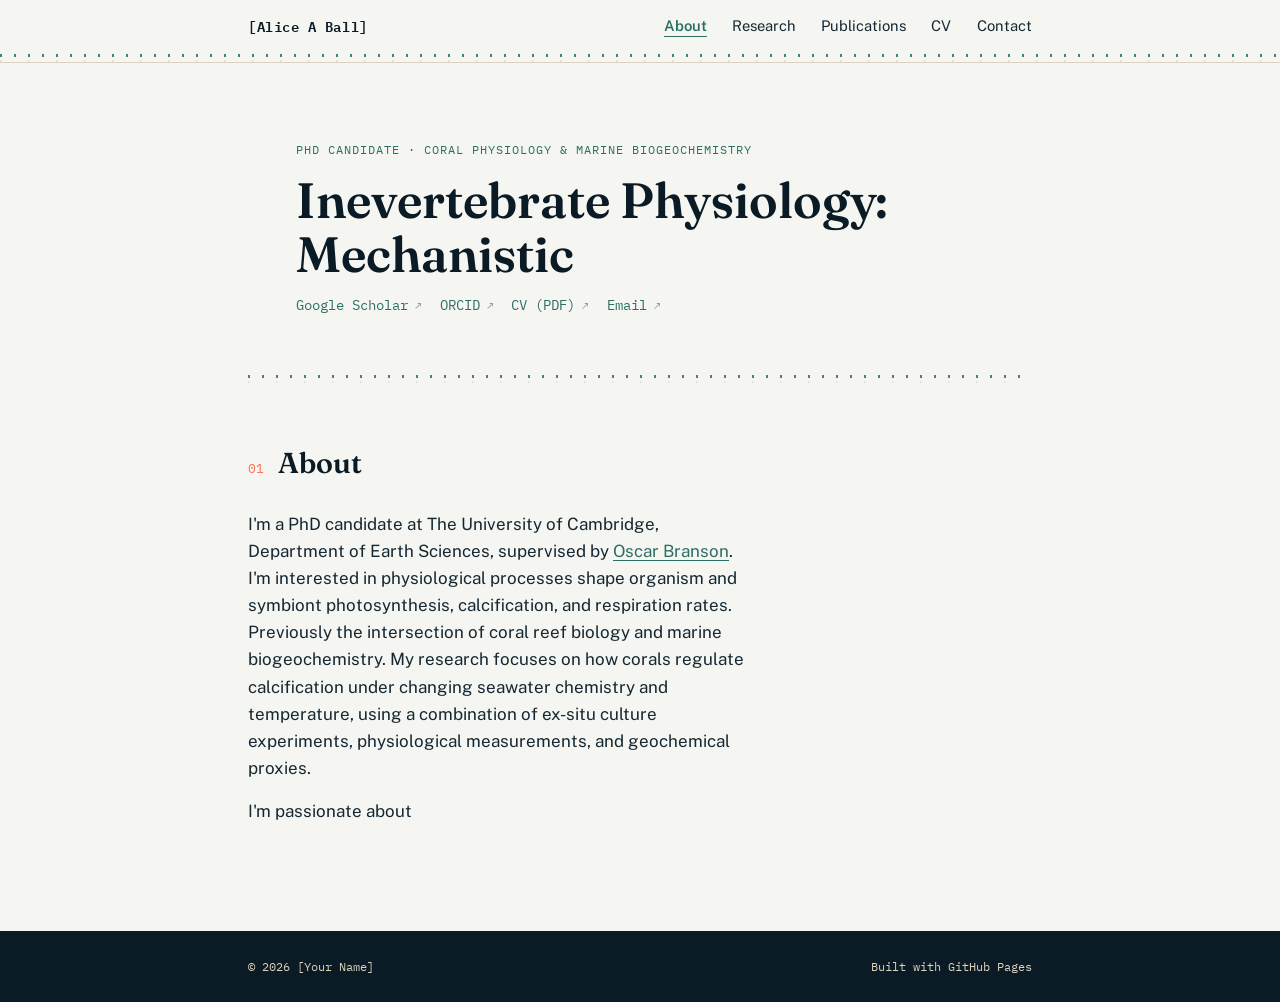
==== index.html @ d6f924b2 "Your description" ====
<!doctype html>
<html lang="en">
<head>
<meta charset="UTF-8">
<meta name="viewport" content="width=device-width, initial-scale=1">
<title>[Alice A Ball] — Invert Calcification Physiology: Mechanisms in the Past and the Future</title>
<meta name="description" content="Research on coral physiology, calcification, and marine biogeochemistry.">
<link rel="preconnect" href="https://fonts.googleapis.com">
<link rel="preconnect" href="https://fonts.gstatic.com" crossorigin>
<link href="https://fonts.googleapis.com/css2?family=Fraunces:opsz,wght@9..144,500;9..144,600&family=Public+Sans:wght@400;500;600&family=IBM+Plex+Mono:wght@400;500&display=swap" rel="stylesheet">
<link rel="stylesheet" href="style.css">
</head>
<body>

<header class="site-header">
  <div class="nav-wrap">
    <a class="nav-mark" href="index.html">[Alice A Ball]</a>
    <ul class="nav-links">
      <li><a href="index.html" class="active">About</a></li>
      <li><a href="research.html">Research</a></li>
      <li><a href="publications.html">Publications</a></li>
      <li><a href="cv.html">CV</a></li>
      <li><a href="contact.html">Contact</a></li>
    </ul>
  </div>
  <div class="growth-rule" aria-hidden="true"></div>
</header>

<main>

  <!-- ============ HERO ============ -->
  <section class="hero">
    <div>
      <p class="hero-eyebrow">PhD Candidate · Coral Physiology &amp; Marine Biogeochemistry</p>
      <h1>Inevertebrate Physiology: Mechanistic </h1>
      <div class="hero-links">
        <a href="publications.html">Google Scholar</a>
        <a href="contact.html">ORCID</a>
        <a href="cv.pdf">CV (PDF)</a>
        <a href="mailto:you@example.edu">Email</a>
      </div>
    </div>
  </section>

  <div class="growth-rule" aria-hidden="true"></div>

  <!-- ============ ABOUT ============ -->
  <section id="about" class="reveal">
    <div class="section-head"><span class="section-num">01</span><h2 class="section-title">About</h2></div>
    <div class="about-grid">
      <div>
        <p>I'm a PhD candidate at The University of Cambridge, Department of Earth Sciences, supervised by <a href="https://biomin.esc.cam.ac.uk/">Oscar Branson</a>. I'm interested in physiological processes shape organism and symbiont photosynthesis, calcification, and respiration rates. Previously   the intersection of coral reef biology and marine biogeochemistry. My research focuses on how corals regulate calcification under changing seawater chemistry and temperature, using a combination of ex-situ culture experiments, physiological measurements, and geochemical proxies.</p>
        <p>I'm passionate about</p>
      </div>

</main>

<footer>
  <div class="footer-wrap">
    <span>© <span id="year"></span> [Your Name]</span>
    <span>Built with GitHub Pages</span>
  </div>
</footer>

<script>
  document.getElementById('year').textContent = new Date().getFullYear();
  const revealEls = document.querySelectorAll('.reveal');
  const io = new IntersectionObserver((entries) => {
    entries.forEach(e => { if (e.isIntersecting) e.target.classList.add('in'); });
  }, { threshold: 0.12 });
  revealEls.forEach(el => io.observe(el));
</script>

</body>
</html>
---- style.css ----
/* ============================================================
   Design tokens
   Palette drawn from the subject itself: abyssal water, calcite
   skeleton, and living coral tissue — not a generic template palette.
   ============================================================ */
:root {
  --abyss: #0A1B26;       /* deep water / header, footer */
  --ink: #142732;         /* body text */
  --foam: #F5F6F1;        /* page background */
  --panel: #FFFFFF;       /* card background */
  --coral: #FF6F5E;       /* living coral — primary accent */
  --calcite: #2C6E64;     /* calcite teal — secondary accent, links */
  --sand: #DCD3BC;        /* warm neutral for hairlines / tags */
  --sand-40: rgba(220, 211, 188, 0.4);

  --display: "Fraunces", "Iowan Old Style", Georgia, serif;
  --body: "Public Sans", -apple-system, BlinkMacSystemFont, "Segoe UI", sans-serif;
  --mono: "IBM Plex Mono", "SFMono-Regular", Consolas, monospace;

  --max: 880px;
  --edge: clamp(1.25rem, 4vw, 3rem);
}

* { box-sizing: border-box; }
html { scroll-behavior: smooth; }
@media (prefers-reduced-motion: reduce) {
  html { scroll-behavior: auto; }
  * { animation: none !important; transition: none !important; }
}

body {
  margin: 0;
  background: var(--foam);
  color: var(--ink);
  font-family: var(--body);
  font-size: 17px;
  line-height: 1.6;
  -webkit-font-smoothing: antialiased;
}

img { max-width: 100%; display: block; }
a { color: var(--calcite); text-decoration-thickness: 1px; text-underline-offset: 3px; }
a:hover { color: var(--coral); }
a:focus-visible, button:focus-visible {
  outline: 2px solid var(--coral);
  outline-offset: 3px;
}

/* ---------- Growth-band rule system ----------
   Signature motif: alternating thick/thin lines echo the annual
   high/low-density bands read in coral skeleton cross-sections
   (the same bands used for sclerochronology / age dating). */
.growth-rule {
  height: 10px;
  width: 100%;
  background-image:
    repeating-linear-gradient(90deg,
      var(--calcite) 0 2px, transparent 2px 14px),
    repeating-linear-gradient(90deg,
      var(--sand) 0 1px, transparent 1px 28px);
  background-position: 0 2px, 0 8px;
  background-repeat: repeat-x;
  background-size: 100% 3px, 100% 2px;
  opacity: 0.85;
  margin: 0;
}

/* ---------- Header / nav ---------- */
header.site-header {
  position: sticky;
  top: 0;
  z-index: 20;
  background: var(--foam);
  border-bottom: 1px solid var(--sand);
}
.nav-wrap {
  max-width: var(--max);
  margin: 0 auto;
  padding: 0.9rem var(--edge);
  display: flex;
  align-items: center;
  justify-content: space-between;
  gap: 1rem;
}
.nav-mark {
  font-family: var(--mono);
  font-size: 0.85rem;
  letter-spacing: 0.04em;
  color: var(--abyss);
  text-decoration: none;
  font-weight: 600;
}
.nav-links {
  display: flex;
  gap: clamp(0.9rem, 2vw, 1.6rem);
  list-style: none;
  margin: 0; padding: 0;
  font-size: 0.92rem;
}
.nav-links a {
  color: var(--ink);
  text-decoration: none;
  padding-bottom: 2px;
  border-bottom: 1px solid transparent;
}
.nav-links a:hover { color: var(--coral); border-bottom-color: var(--coral); }
.nav-links a.active { color: var(--calcite); border-bottom-color: var(--calcite); font-weight: 600; }

/* ---------- Page header (non-home pages) ---------- */
.page-header {
  max-width: var(--max);
  margin: 0 auto;
  padding: clamp(2rem, 5vw, 3rem) var(--edge) clamp(1.4rem, 3vw, 2rem);
}
.page-header .hero-eyebrow { margin-bottom: 0.6rem; }
.page-header h1 {
  font-family: var(--display);
  font-weight: 600;
  font-size: clamp(1.9rem, 4.5vw, 2.6rem);
  color: var(--abyss);
  margin: 0 0 0.6rem;
}
.page-header p.lede { font-size: 1.03rem; max-width: 52ch; color: #33454F; margin: 0; }

/* ---------- Hero ---------- */
.hero {
  max-width: var(--max);
  margin: 0 auto;
  padding: clamp(2.5rem, 6vw, 5rem) var(--edge) clamp(2rem, 5vw, 3.5rem);
}
.hero-eyebrow {
  font-family: var(--mono);
  font-size: 0.78rem;
  letter-spacing: 0.08em;
  text-transform: uppercase;
  color: var(--calcite);
  margin: 0 0 0.9rem;
}
.hero h1 {
  font-family: var(--display);
  font-optical-sizing: auto;
  font-weight: 600;
  font-size: clamp(2.1rem, 5vw, 3.1rem);
  line-height: 1.08;
  margin: 0 0 0.8rem;
  color: var(--abyss);
}
.hero h1 em {
  font-style: italic;
  color: var(--coral);
}
.hero p.lede {
  font-size: 1.08rem;
  max-width: 46ch;
  color: #33454F;
  margin: 0 0 1.4rem;
}
.hero-links {
  display: flex;
  flex-wrap: wrap;
  gap: 0.6rem 1.1rem;
  font-family: var(--mono);
  font-size: 0.88rem;
}
.hero-links a { text-decoration: none; }
.hero-links a::after { content: " ↗"; opacity: 0.6; font-size: 0.8em; }



/* ---------- Sections ---------- */
main { max-width: var(--max); margin: 0 auto; padding: 0 var(--edge); }
section { padding: clamp(2.2rem, 5vw, 3.6rem) 0; }
section + section { border-top: none; }

.section-head {
  display: flex;
  align-items: baseline;
  gap: 0.9rem;
  margin-bottom: 1.5rem;
}
.section-num {
  font-family: var(--mono);
  font-size: 0.8rem;
  color: var(--coral);
}
h2.section-title {
  font-family: var(--display);
  font-weight: 600;
  font-size: clamp(1.4rem, 3vw, 1.8rem);
  color: var(--abyss);
  margin: 0;
}

/* About */
.about-grid {
  display: grid;
  grid-template-columns: 2fr 1fr;
  gap: 2.2rem;
}
.about-grid p { margin: 0 0 1rem; }
.fact-list {
  list-style: none;
  margin: 0; padding: 0;
  font-size: 0.92rem;
  border-left: 1px solid var(--sand);
  padding-left: 1.2rem;
}
.fact-list li { margin-bottom: 0.9rem; }
.fact-list .k {
  display: block;
  font-family: var(--mono);
  font-size: 0.72rem;
  letter-spacing: 0.06em;
  text-transform: uppercase;
  color: var(--calcite);
  margin-bottom: 0.15rem;
}

/* Research cards */
.research-grid {
  display: grid;
  grid-template-columns: repeat(auto-fit, minmax(240px, 1fr));
  gap: 1.2rem;
}
.card {
  background: var(--panel);
  border: 1px solid var(--sand);
  border-radius: 4px;
  padding: 1.3rem 1.3rem 1.4rem;
}
.card h3 {
  font-family: var(--display);
  font-size: 1.08rem;
  margin: 0 0 0.5rem;
  color: var(--abyss);
}
.card p { margin: 0; font-size: 0.94rem; color: #3A4C55; }
.tag {
  display: inline-block;
  font-family: var(--mono);
  font-size: 0.68rem;
  letter-spacing: 0.05em;
  text-transform: uppercase;
  background: var(--sand-40);
  color: var(--abyss);
  border-radius: 3px;
  padding: 0.15rem 0.5rem;
  margin: 0 0.35rem 0.6rem 0;
}

/* Publications */
.pub-list { list-style: none; margin: 0; padding: 0; }
.pub-list li {
  padding: 0.95rem 0;
  border-bottom: 1px solid var(--sand);
  display: grid;
  grid-template-columns: 4.4rem 1fr;
  gap: 1rem;
}
.pub-list li:first-child { padding-top: 0; }
.pub-year {
  font-family: var(--mono);
  color: var(--calcite);
  font-size: 0.9rem;
  padding-top: 0.1rem;
}
.pub-title { font-weight: 600; color: var(--ink); }
.pub-venue { font-size: 0.9rem; color: #56676F; font-style: italic; }
.pub-links { font-family: var(--mono); font-size: 0.82rem; margin-top: 0.25rem; }
.pub-links a { margin-right: 0.9rem; }

/* CV */
.cv-cta {
  display: flex;
  align-items: center;
  gap: 1rem;
  flex-wrap: wrap;
  background: var(--panel);
  border: 1px solid var(--sand);
  border-radius: 4px;
  padding: 1.3rem 1.5rem;
}
.btn {
  display: inline-block;
  font-family: var(--mono);
  font-size: 0.85rem;
  background: var(--abyss);
  color: var(--foam);
  padding: 0.65rem 1.1rem;
  border-radius: 3px;
  text-decoration: none;
}
.btn:hover { background: var(--coral); color: var(--abyss); }

.cv-timeline { margin-top: 1.8rem; list-style: none; padding: 0; }
.cv-timeline li {
  display: grid;
  grid-template-columns: 6.5rem 1fr;
  gap: 1rem;
  padding: 0.85rem 0;
  border-top: 1px solid var(--sand);
}
.cv-timeline li:first-child { border-top: none; }
.cv-when { font-family: var(--mono); font-size: 0.85rem; color: var(--calcite); }
.cv-what strong { display: block; color: var(--abyss); }
.cv-what span { font-size: 0.9rem; color: #56676F; }

/* Contact */
.contact-grid {
  display: grid;
  grid-template-columns: repeat(auto-fit, minmax(200px, 1fr));
  gap: 1rem;
}
.contact-item {
  border: 1px solid var(--sand);
  border-radius: 4px;
  padding: 1.1rem 1.2rem;
  background: var(--panel);
}
.contact-item .k {
  font-family: var(--mono);
  font-size: 0.72rem;
  text-transform: uppercase;
  letter-spacing: 0.06em;
  color: var(--calcite);
  display: block;
  margin-bottom: 0.3rem;
}

/* Footer */
footer {
  background: var(--abyss);
  color: var(--sand);
  margin-top: 2rem;
}
.footer-wrap {
  max-width: var(--max);
  margin: 0 auto;
  padding: 1.6rem var(--edge);
  display: flex;
  justify-content: space-between;
  flex-wrap: wrap;
  gap: 0.6rem;
  font-family: var(--mono);
  font-size: 0.78rem;
}

/* Reveal on scroll */
.reveal {
  opacity: 0;
  transform: translateY(10px);
  transition: opacity 0.6s ease, transform 0.6s ease;
}
.reveal.in { opacity: 1; transform: translateY(0); }

/* Responsive */
@media (max-width: 720px) {
  .about-grid { grid-template-columns: 1fr; }
  .fact-list { border-left: none; padding-left: 0; border-top: 1px solid var(--sand); padding-top: 1rem; }
  .nav-links { font-size: 0.85rem; gap: 0.8rem; }
}
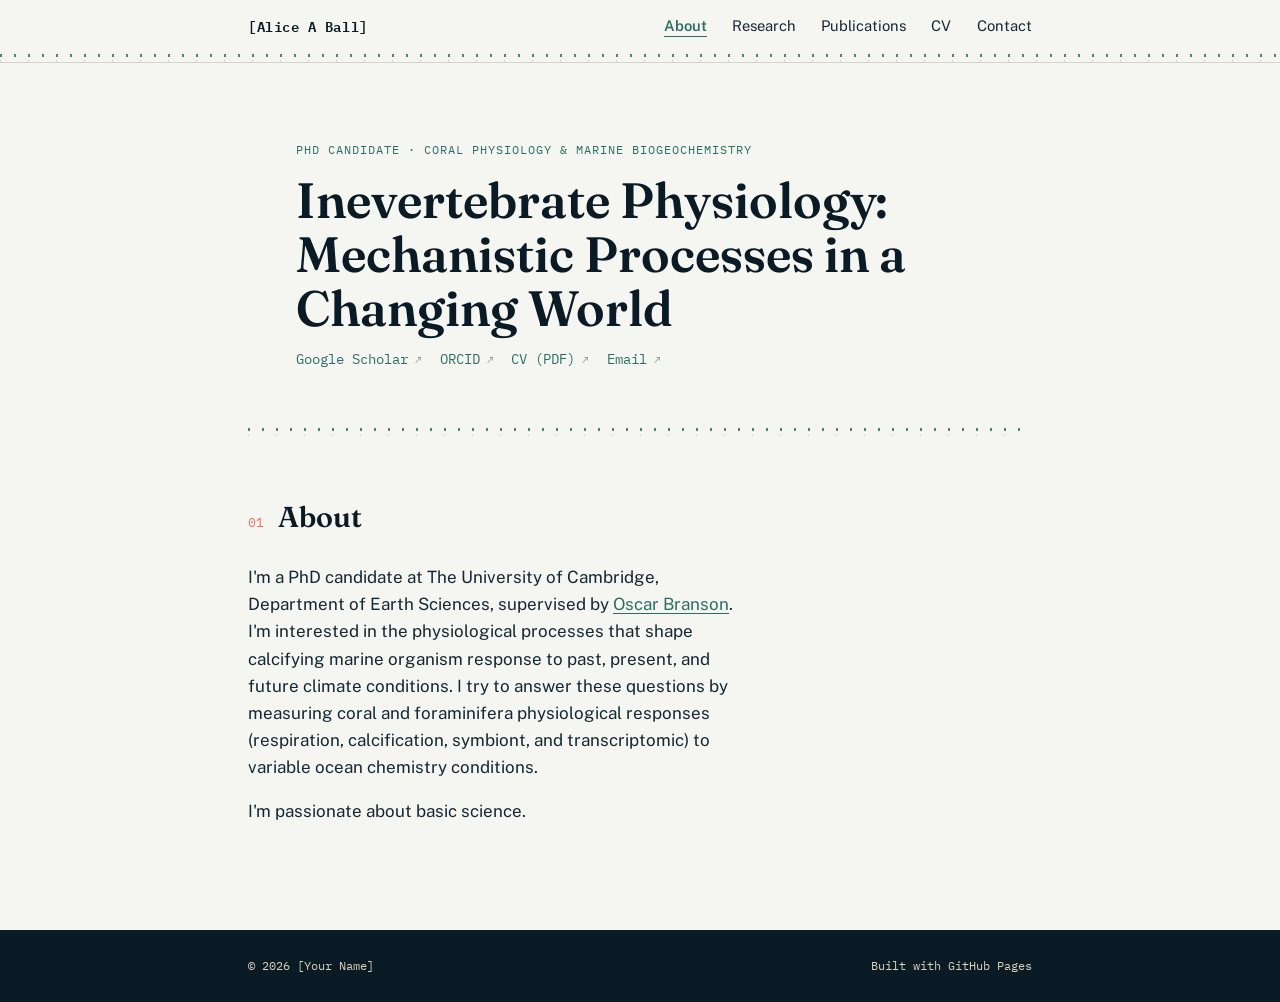
==== commit e5005a02: "Index updates\n" ====
--- a/index.html
+++ b/index.html
@@ -32,7 +32,7 @@
   <section class="hero">
     <div>
       <p class="hero-eyebrow">PhD Candidate · Coral Physiology &amp; Marine Biogeochemistry</p>
-      <h1>Inevertebrate Physiology: Mechanistic </h1>
+      <h1>Inevertebrate Physiology: Mechanistic Processes in a Changing World </h1>
       <div class="hero-links">
         <a href="publications.html">Google Scholar</a>
         <a href="contact.html">ORCID</a>
@@ -49,8 +49,10 @@
     <div class="section-head"><span class="section-num">01</span><h2 class="section-title">About</h2></div>
     <div class="about-grid">
       <div>
-        <p>I'm a PhD candidate at The University of Cambridge, Department of Earth Sciences, supervised by <a href="https://biomin.esc.cam.ac.uk/">Oscar Branson</a>. I'm interested in physiological processes shape organism and symbiont photosynthesis, calcification, and respiration rates. Previously   the intersection of coral reef biology and marine biogeochemistry. My research focuses on how corals regulate calcification under changing seawater chemistry and temperature, using a combination of ex-situ culture experiments, physiological measurements, and geochemical proxies.</p>
-        <p>I'm passionate about</p>
+        <p>I'm a PhD candidate at The University of Cambridge, Department of Earth Sciences, supervised by <a href="https://biomin.esc.cam.ac.uk/">Oscar Branson</a>. 
+          I'm interested in the physiological processes that shape calcifying marine organism response to past, present, and future climate conditions. I try to answer these questions by measuring coral and foraminifera
+          physiological responses (respiration, calcification, symbiont, and transcriptomic) to variable ocean chemistry conditions.</p>
+        <p>I'm passionate about basic science.</p>
       </div>
 
 </main>
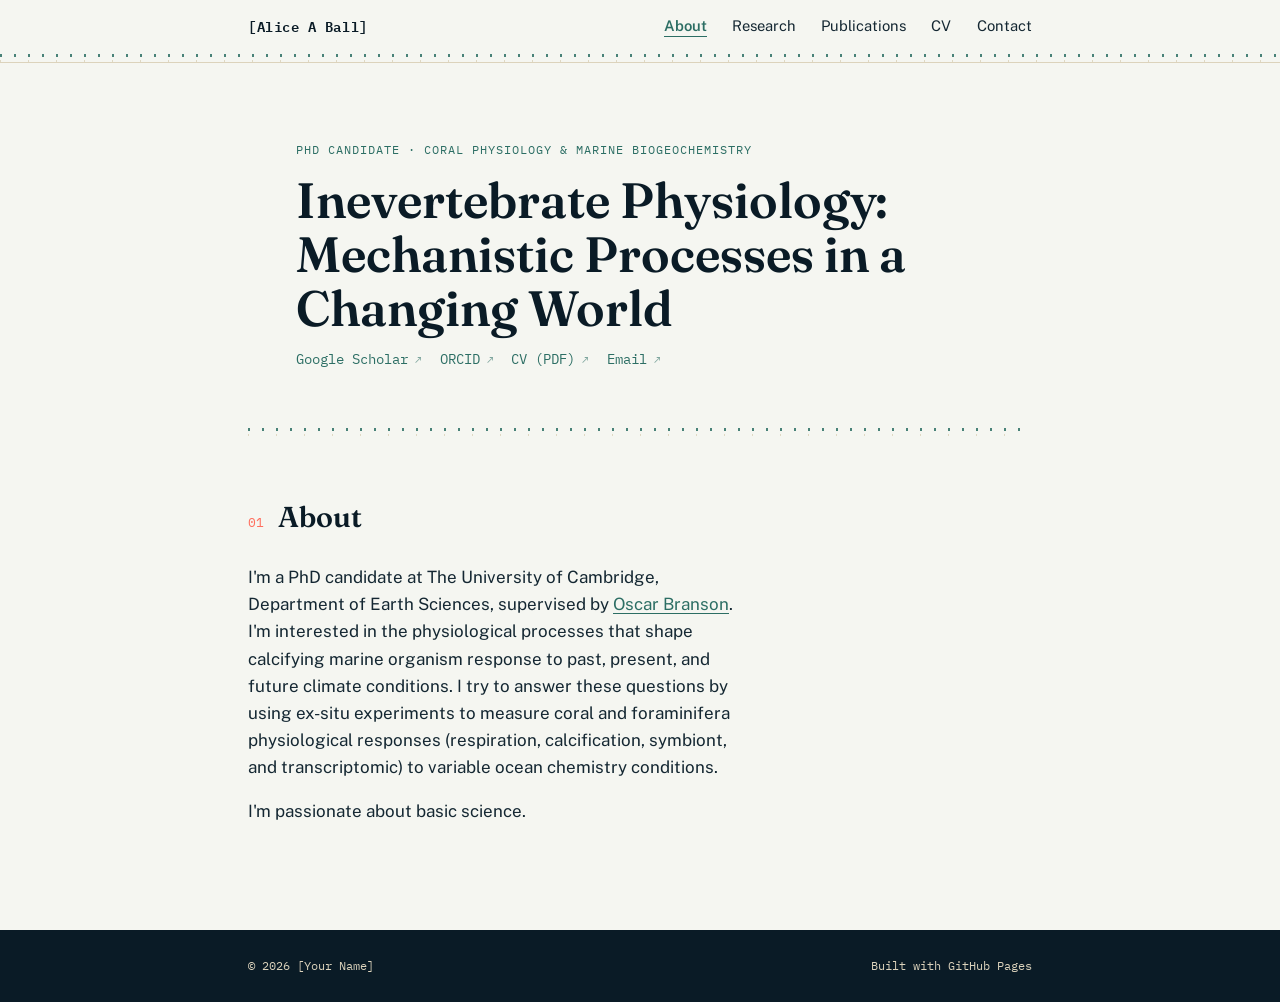
==== commit 5e2fda66: "Your description" ====
--- a/index.html
+++ b/index.html
@@ -50,7 +50,7 @@
     <div class="about-grid">
       <div>
         <p>I'm a PhD candidate at The University of Cambridge, Department of Earth Sciences, supervised by <a href="https://biomin.esc.cam.ac.uk/">Oscar Branson</a>. 
-          I'm interested in the physiological processes that shape calcifying marine organism response to past, present, and future climate conditions. I try to answer these questions by measuring coral and foraminifera
+          I'm interested in the physiological processes that shape calcifying marine organism response to past, present, and future climate conditions. I try to answer these questions by using ex-situ experiments to measure coral and foraminifera
           physiological responses (respiration, calcification, symbiont, and transcriptomic) to variable ocean chemistry conditions.</p>
         <p>I'm passionate about basic science.</p>
       </div>
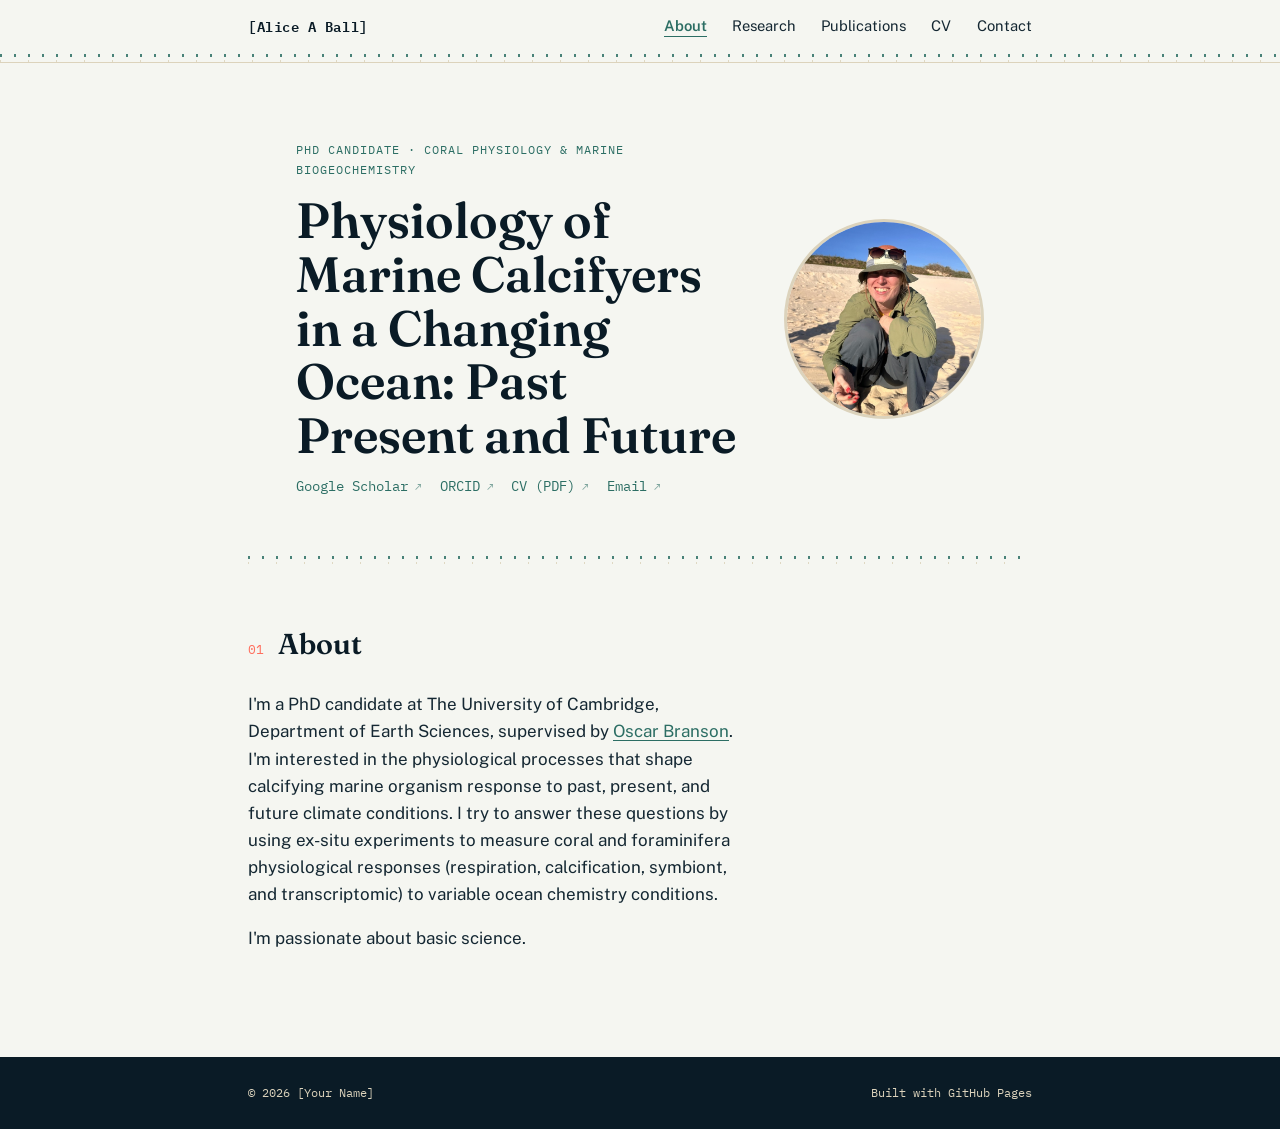
==== commit cc5557ec: "Add profile photo" ====
--- a/index.html
+++ b/index.html
@@ -32,7 +32,7 @@
   <section class="hero">
     <div>
       <p class="hero-eyebrow">PhD Candidate · Coral Physiology &amp; Marine Biogeochemistry</p>
-      <h1>Inevertebrate Physiology: Mechanistic Processes in a Changing World </h1>
+      <h1>Physiology of Marine Calcifyers in a Changing Ocean: Past Present and Future </h1>
       <div class="hero-links">
         <a href="publications.html">Google Scholar</a>
         <a href="contact.html">ORCID</a>
@@ -40,6 +40,7 @@
         <a href="mailto:you@example.edu">Email</a>
       </div>
     </div>
+    <img src="photo.jpg" alt="Alice A Ball" class="hero-photo">
   </section>
 
   <div class="growth-rule" aria-hidden="true"></div>
--- a/style.css
+++ b/style.css
@@ -127,6 +127,18 @@
   max-width: var(--max);
   margin: 0 auto;
   padding: clamp(2.5rem, 6vw, 5rem) var(--edge) clamp(2rem, 5vw, 3.5rem);
+  display: grid;
+  grid-template-columns: 1fr auto;
+  gap: 2.5rem;
+  align-items: center;
+}
+.hero-photo {
+  width: clamp(120px, 18vw, 200px);
+  height: clamp(120px, 18vw, 200px);
+  object-fit: cover;
+  border-radius: 50%;
+  border: 3px solid var(--sand);
+  flex-shrink: 0;
 }
 .hero-eyebrow {
   font-family: var(--mono);
@@ -355,6 +367,8 @@
 
 /* Responsive */
 @media (max-width: 720px) {
+  .hero { grid-template-columns: 1fr; }
+  .hero-photo { width: 120px; height: 120px; order: -1; }
   .about-grid { grid-template-columns: 1fr; }
   .fact-list { border-left: none; padding-left: 0; border-top: 1px solid var(--sand); padding-top: 1rem; }
   .nav-links { font-size: 0.85rem; gap: 0.8rem; }
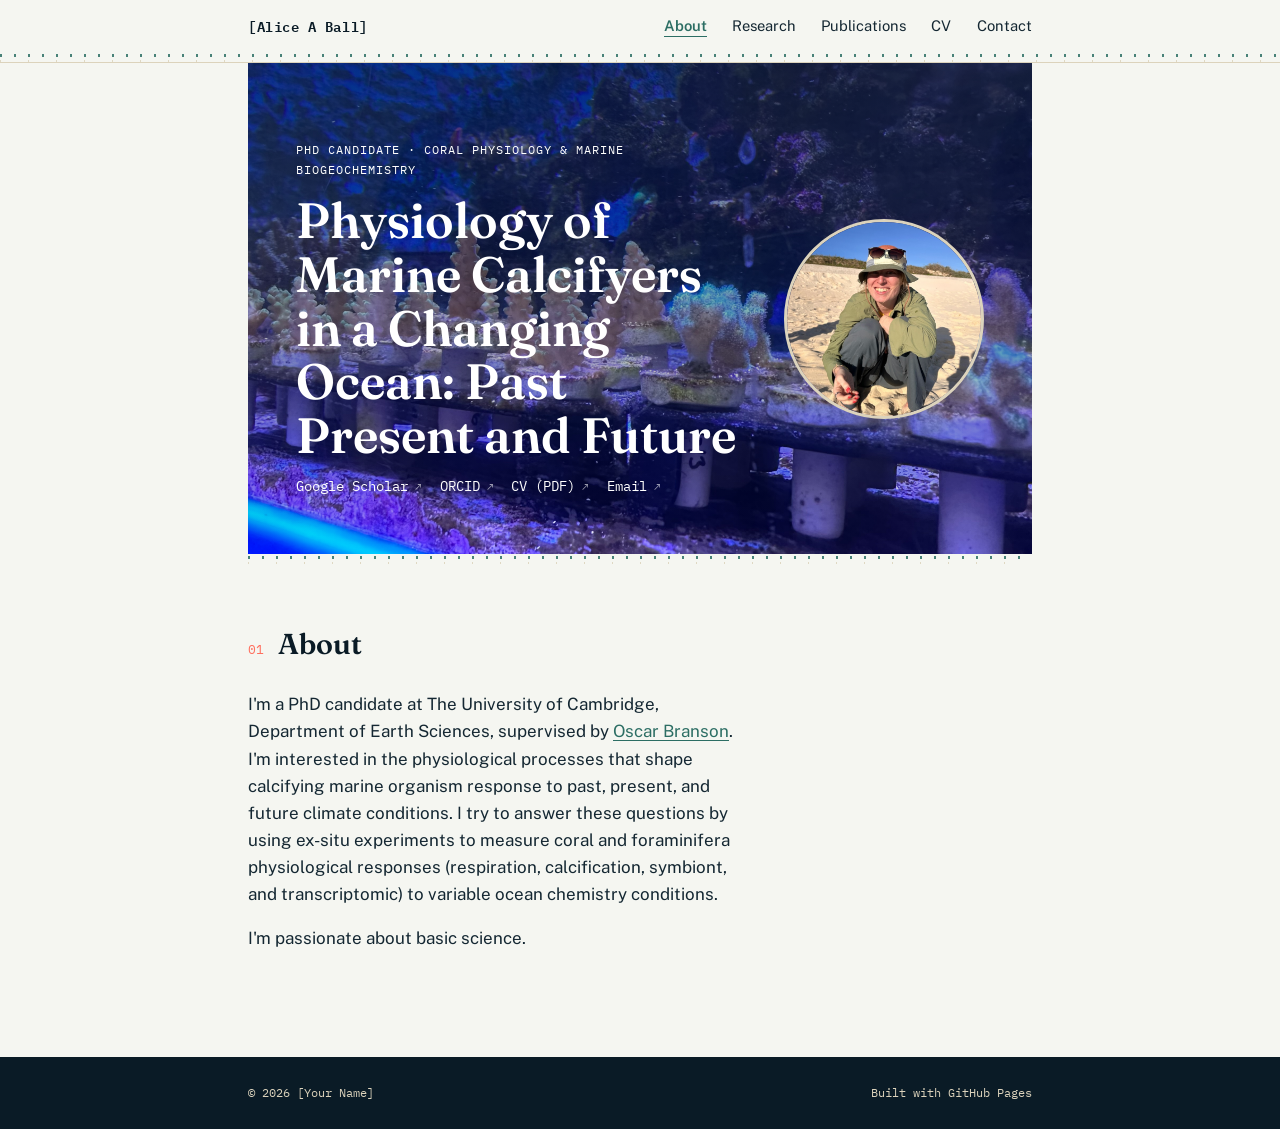
==== commit 9c505436: "Add hero background photo" ====
--- a/index.html
+++ b/index.html
@@ -29,7 +29,7 @@
 <main>
 
   <!-- ============ HERO ============ -->
-  <section class="hero">
+  <section class="hero hero-banner">
     <div>
       <p class="hero-eyebrow">PhD Candidate · Coral Physiology &amp; Marine Biogeochemistry</p>
       <h1>Physiology of Marine Calcifyers in a Changing Ocean: Past Present and Future </h1>
--- a/style.css
+++ b/style.css
@@ -123,6 +123,21 @@
 .page-header p.lede { font-size: 1.03rem; max-width: 52ch; color: #33454F; margin: 0; }
 
 /* ---------- Hero ---------- */
+.hero-banner {
+  background-image: linear-gradient(to bottom, rgba(10,27,38,0.55) 0%, rgba(10,27,38,0.3) 60%, rgba(245,246,241,0) 100%), url('photo2.jpeg');
+  background-size: cover;
+  background-position: center;
+  max-width: 100% !important;
+  padding-left: var(--edge) !important;
+  padding-right: var(--edge) !important;
+  margin: 0 !important;
+}
+.hero-banner h1,
+.hero-banner .hero-eyebrow { color: #fff !important; }
+.hero-banner h1 em { color: var(--coral) !important; }
+.hero-banner .hero-links a { color: #fff; }
+.hero-banner .hero-links a:hover { color: var(--coral); }
+.hero-banner > div { max-width: var(--max); margin: 0 auto; width: 100%; }
 .hero {
   max-width: var(--max);
   margin: 0 auto;
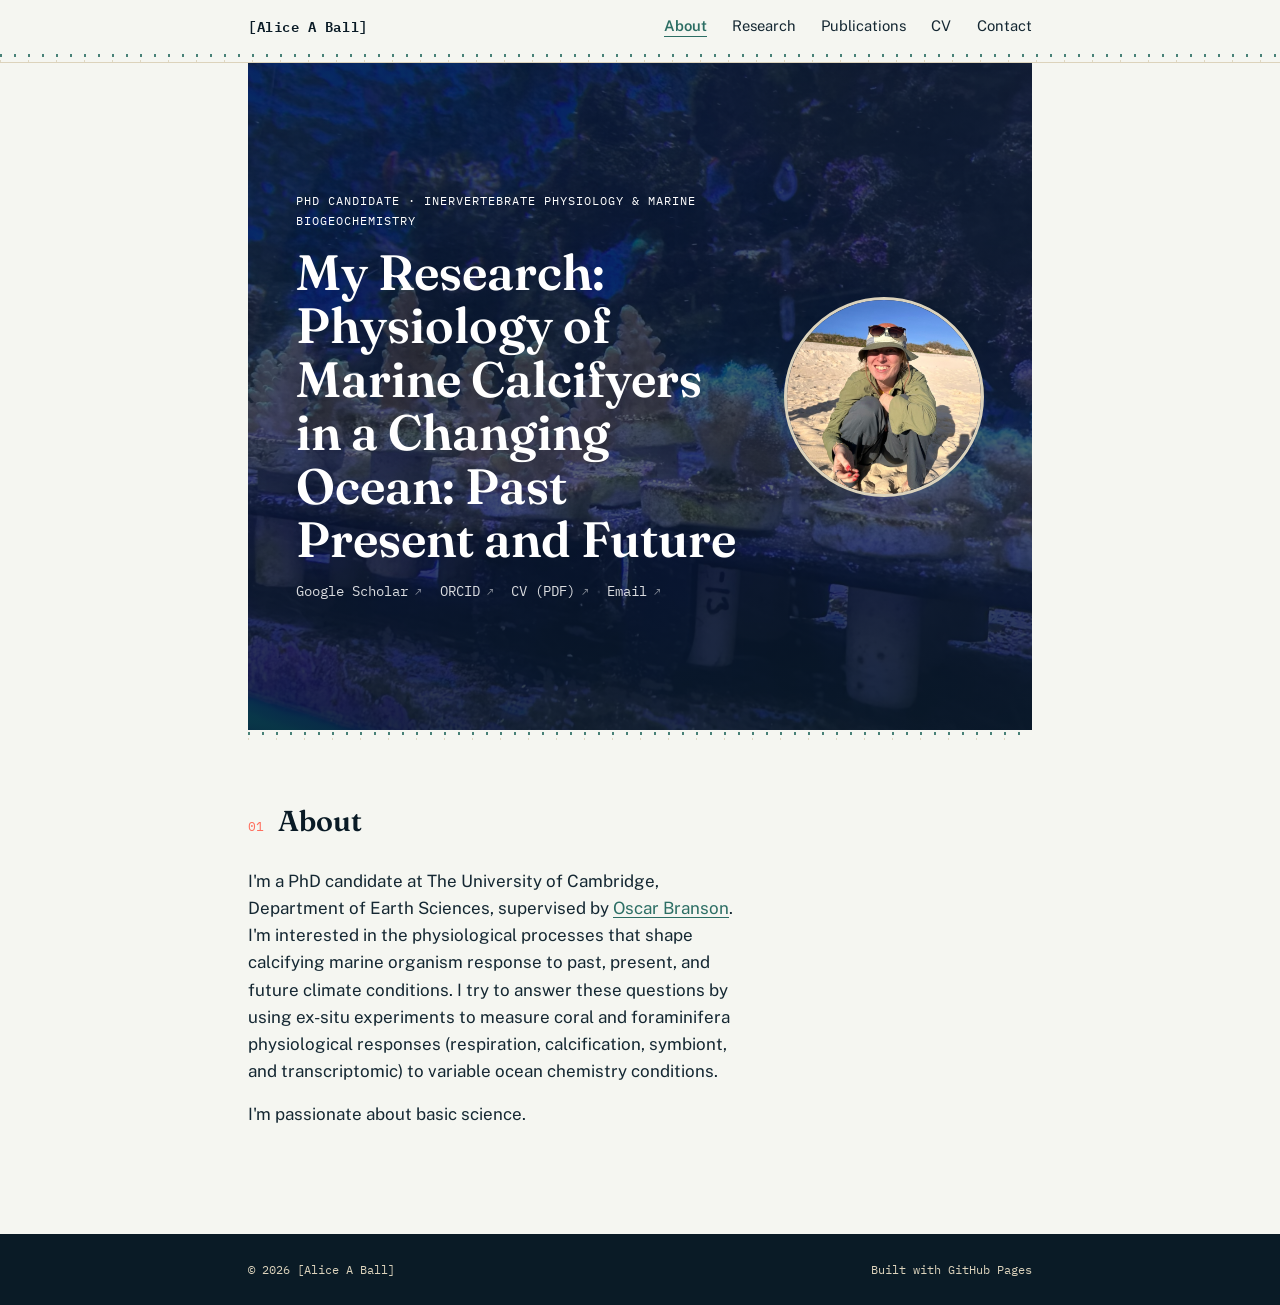
==== commit eda8e96c: "updatesn" ====
--- a/index.html
+++ b/index.html
@@ -31,8 +31,8 @@
   <!-- ============ HERO ============ -->
   <section class="hero hero-banner">
     <div>
-      <p class="hero-eyebrow">PhD Candidate · Coral Physiology &amp; Marine Biogeochemistry</p>
-      <h1>Physiology of Marine Calcifyers in a Changing Ocean: Past Present and Future </h1>
+      <p class="hero-eyebrow">PhD Candidate · Inervertebrate Physiology &amp; Marine Biogeochemistry</p>
+      <h1>My Research: Physiology of Marine Calcifyers in a Changing Ocean: Past Present and Future </h1>
       <div class="hero-links">
         <a href="publications.html">Google Scholar</a>
         <a href="contact.html">ORCID</a>
@@ -60,7 +60,7 @@
 
 <footer>
   <div class="footer-wrap">
-    <span>© <span id="year"></span> [Your Name]</span>
+    <span>© <span id="year"></span> [Alice A Ball]</span>
     <span>Built with GitHub Pages</span>
   </div>
 </footer>
--- a/style.css
+++ b/style.css
@@ -124,18 +124,20 @@
 
 /* ---------- Hero ---------- */
 .hero-banner {
-  background-image: linear-gradient(to bottom, rgba(10,27,38,0.55) 0%, rgba(10,27,38,0.3) 60%, rgba(245,246,241,0) 100%), url('photo2.jpeg');
+  background-image: linear-gradient(to bottom, rgba(10,27,38,0.72) 0%, rgba(10,27,38,0.65) 70%, rgba(10,27,38,0.85) 100%), url('photo2.jpeg');
   background-size: cover;
-  background-position: center;
+  background-position: center top;
   max-width: 100% !important;
   padding-left: var(--edge) !important;
   padding-right: var(--edge) !important;
+  padding-top: clamp(4rem, 10vw, 8rem) !important;
+  padding-bottom: clamp(4rem, 10vw, 8rem) !important;
   margin: 0 !important;
 }
 .hero-banner h1,
 .hero-banner .hero-eyebrow { color: #fff !important; }
 .hero-banner h1 em { color: var(--coral) !important; }
-.hero-banner .hero-links a { color: #fff; }
+.hero-banner .hero-links a { color: rgba(255,255,255,0.85); }
 .hero-banner .hero-links a:hover { color: var(--coral); }
 .hero-banner > div { max-width: var(--max); margin: 0 auto; width: 100%; }
 .hero {
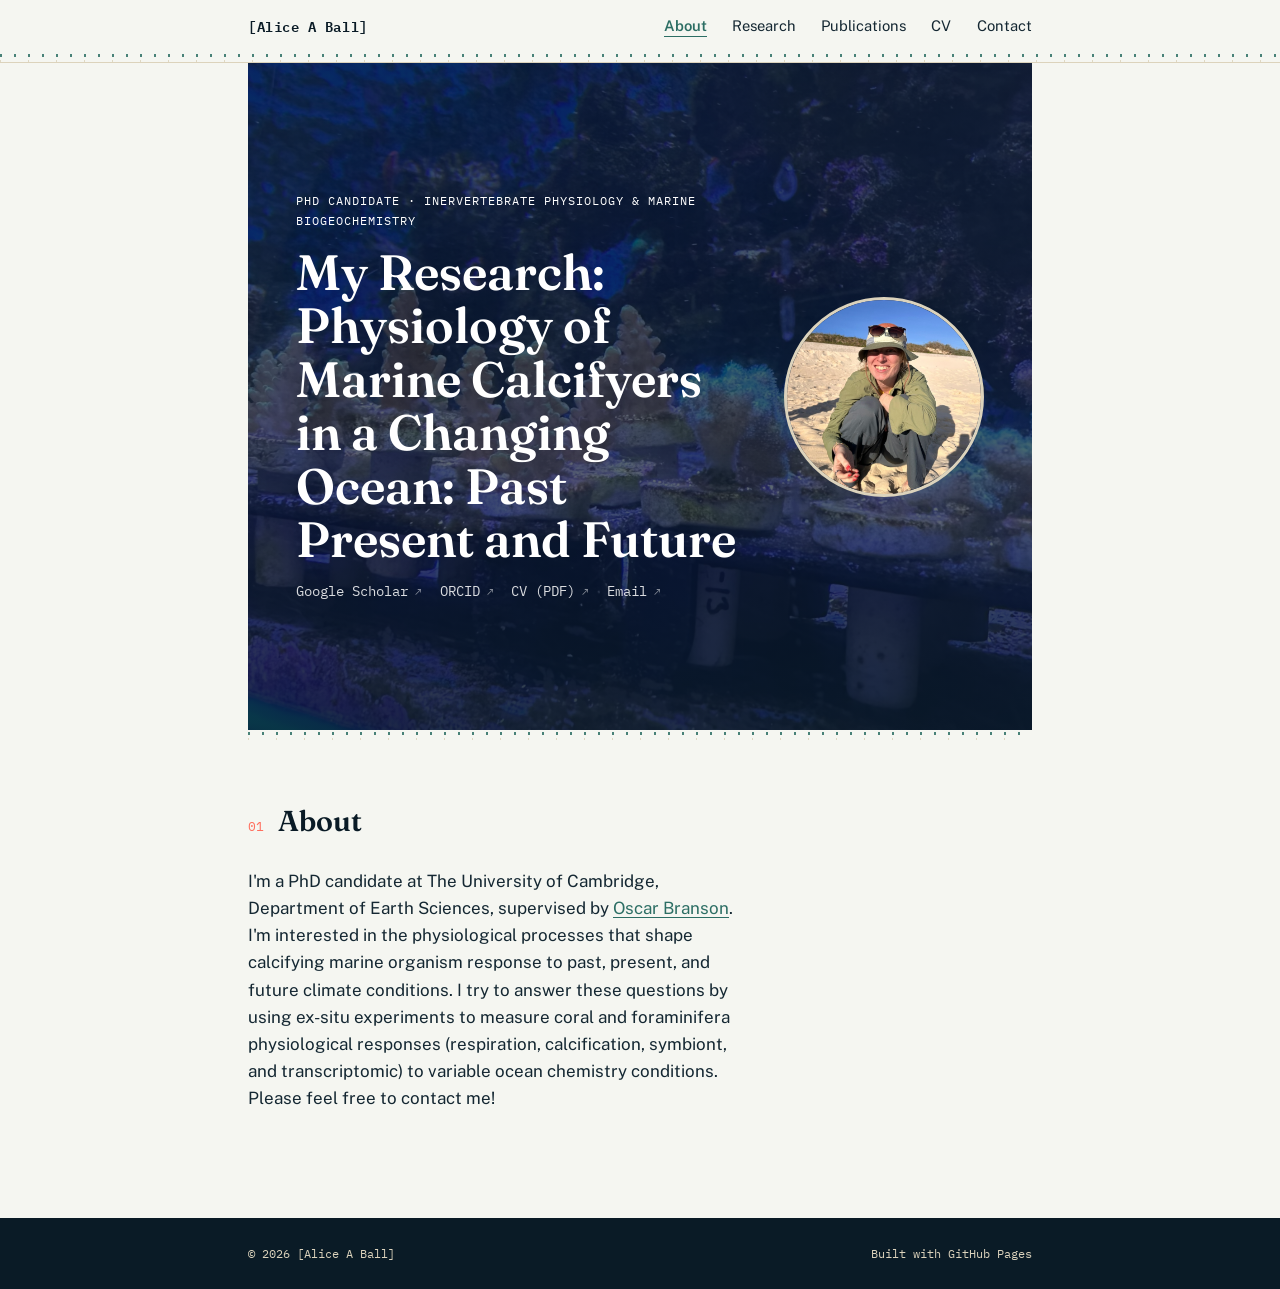
==== commit 9f1dbb9b: "Add lab photo to research page and update homepage intro" ====
--- a/index.html
+++ b/index.html
@@ -52,8 +52,7 @@
       <div>
         <p>I'm a PhD candidate at The University of Cambridge, Department of Earth Sciences, supervised by <a href="https://biomin.esc.cam.ac.uk/">Oscar Branson</a>. 
           I'm interested in the physiological processes that shape calcifying marine organism response to past, present, and future climate conditions. I try to answer these questions by using ex-situ experiments to measure coral and foraminifera
-          physiological responses (respiration, calcification, symbiont, and transcriptomic) to variable ocean chemistry conditions.</p>
-        <p>I'm passionate about basic science.</p>
+          physiological responses (respiration, calcification, symbiont, and transcriptomic) to variable ocean chemistry conditions. Please feel free to contact me!</p>
       </div>
 
 </main>
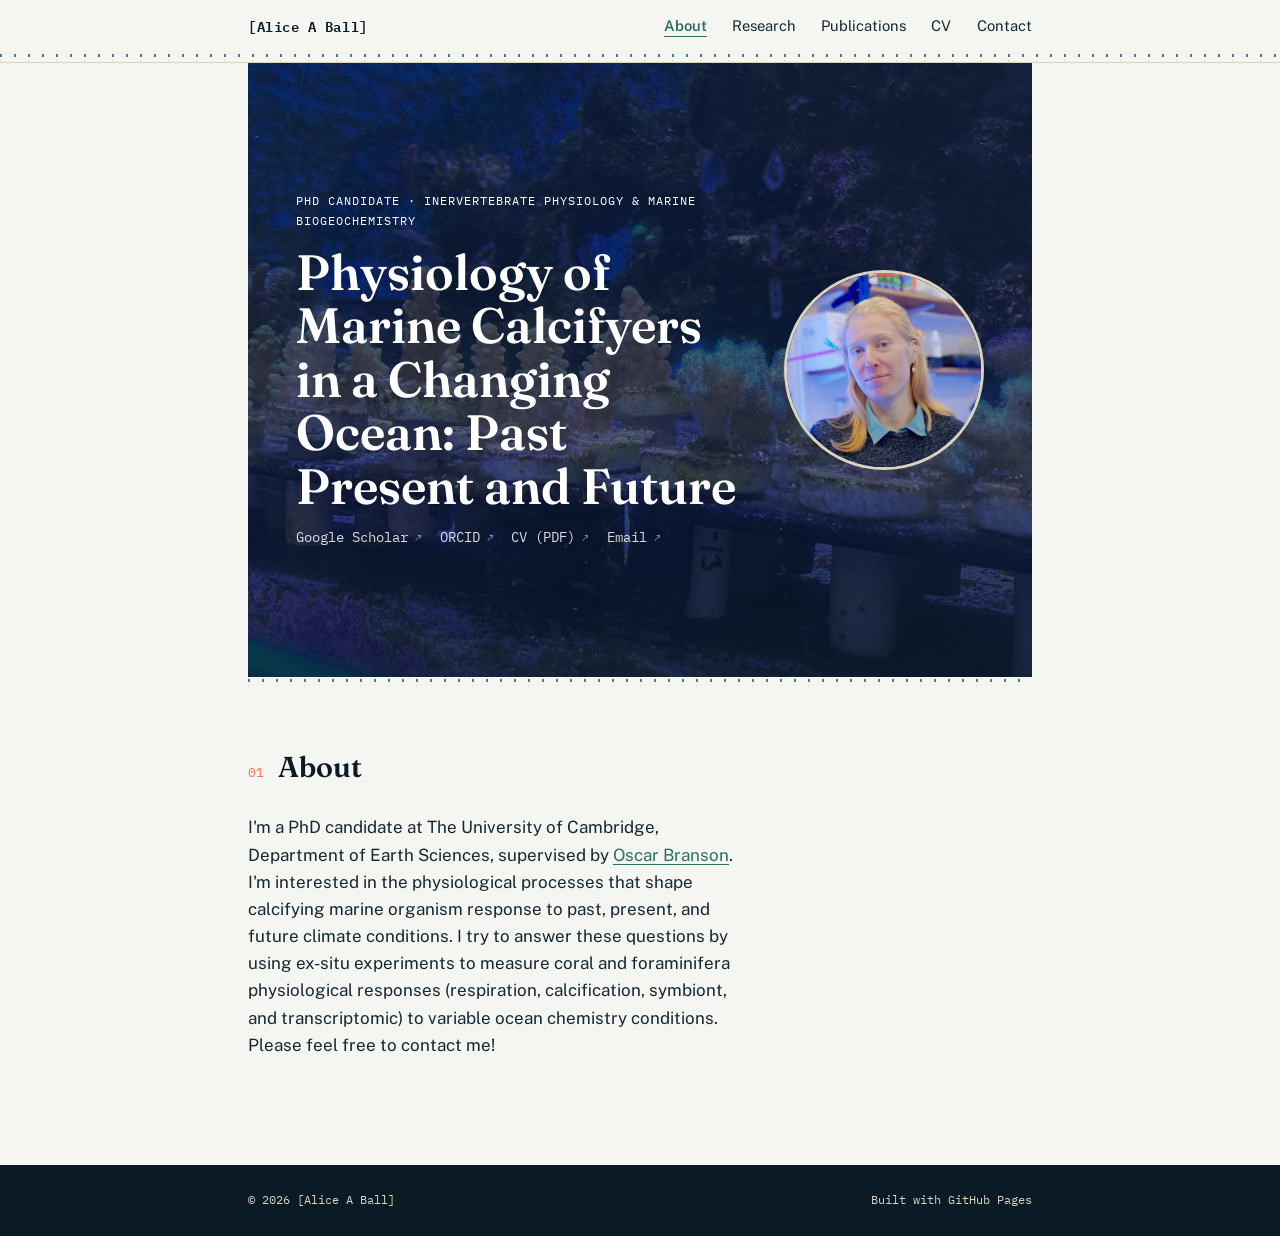
==== commit c92400ea: "Add coral and foram photos to research page; new profile photo" ====
--- a/index.html
+++ b/index.html
@@ -32,7 +32,7 @@
   <section class="hero hero-banner">
     <div>
       <p class="hero-eyebrow">PhD Candidate · Inervertebrate Physiology &amp; Marine Biogeochemistry</p>
-      <h1>My Research: Physiology of Marine Calcifyers in a Changing Ocean: Past Present and Future </h1>
+      <h1>Physiology of Marine Calcifyers in a Changing Ocean: Past Present and Future </h1>
       <div class="hero-links">
         <a href="publications.html">Google Scholar</a>
         <a href="contact.html">ORCID</a>
@@ -40,7 +40,7 @@
         <a href="mailto:you@example.edu">Email</a>
       </div>
     </div>
-    <img src="photo.jpg" alt="Alice A Ball" class="hero-photo">
+    <img src="profile-crop.jpg" alt="Alice A Ball" class="hero-photo">
   </section>
 
   <div class="growth-rule" aria-hidden="true"></div>
--- a/style.css
+++ b/style.css
@@ -382,7 +382,50 @@
 }
 .reveal.in { opacity: 1; transform: translateY(0); }
 
+/* Research page: projects on the left, lab photo on the right */
+.research-layout {
+  display: grid;
+  grid-template-columns: minmax(0, 1fr) 220px;
+  gap: 1.6rem;
+  align-items: start;
+}
+.research-photo {
+  margin: 0;
+  /* line the photo up with the first section's cards */
+  padding-top: calc(clamp(2.2rem, 5vw, 3.6rem) + 3.5rem);
+}
+.research-photo img + img { margin-top: 1rem; }
+.research-photo img {
+  width: 100%;
+  aspect-ratio: 3 / 4;
+  object-fit: cover;
+  border: 1px solid var(--sand);
+  border-radius: 4px;
+}
+
+/* Contact page: contact boxes on the left, photo on the right */
+.contact-layout {
+  display: grid;
+  grid-template-columns: minmax(0, 1fr) 220px;
+  gap: 1.6rem;
+  align-items: start;
+}
+.contact-photo { margin: 0; }
+.contact-photo img {
+  width: 100%;
+  aspect-ratio: 3 / 4;
+  object-fit: cover;
+  object-position: 50% 72%;
+  border: 1px solid var(--sand);
+  border-radius: 4px;
+}
+
 /* Responsive */
+@media (max-width: 860px) {
+  .research-layout, .contact-layout { grid-template-columns: 1fr; }
+  .contact-photo { max-width: 260px; margin: 0 auto; }
+  .research-photo { padding-top: 0; max-width: 260px; margin: 0 auto 2.5rem; }
+}
 @media (max-width: 720px) {
   .hero { grid-template-columns: 1fr; }
   .hero-photo { width: 120px; height: 120px; order: -1; }
